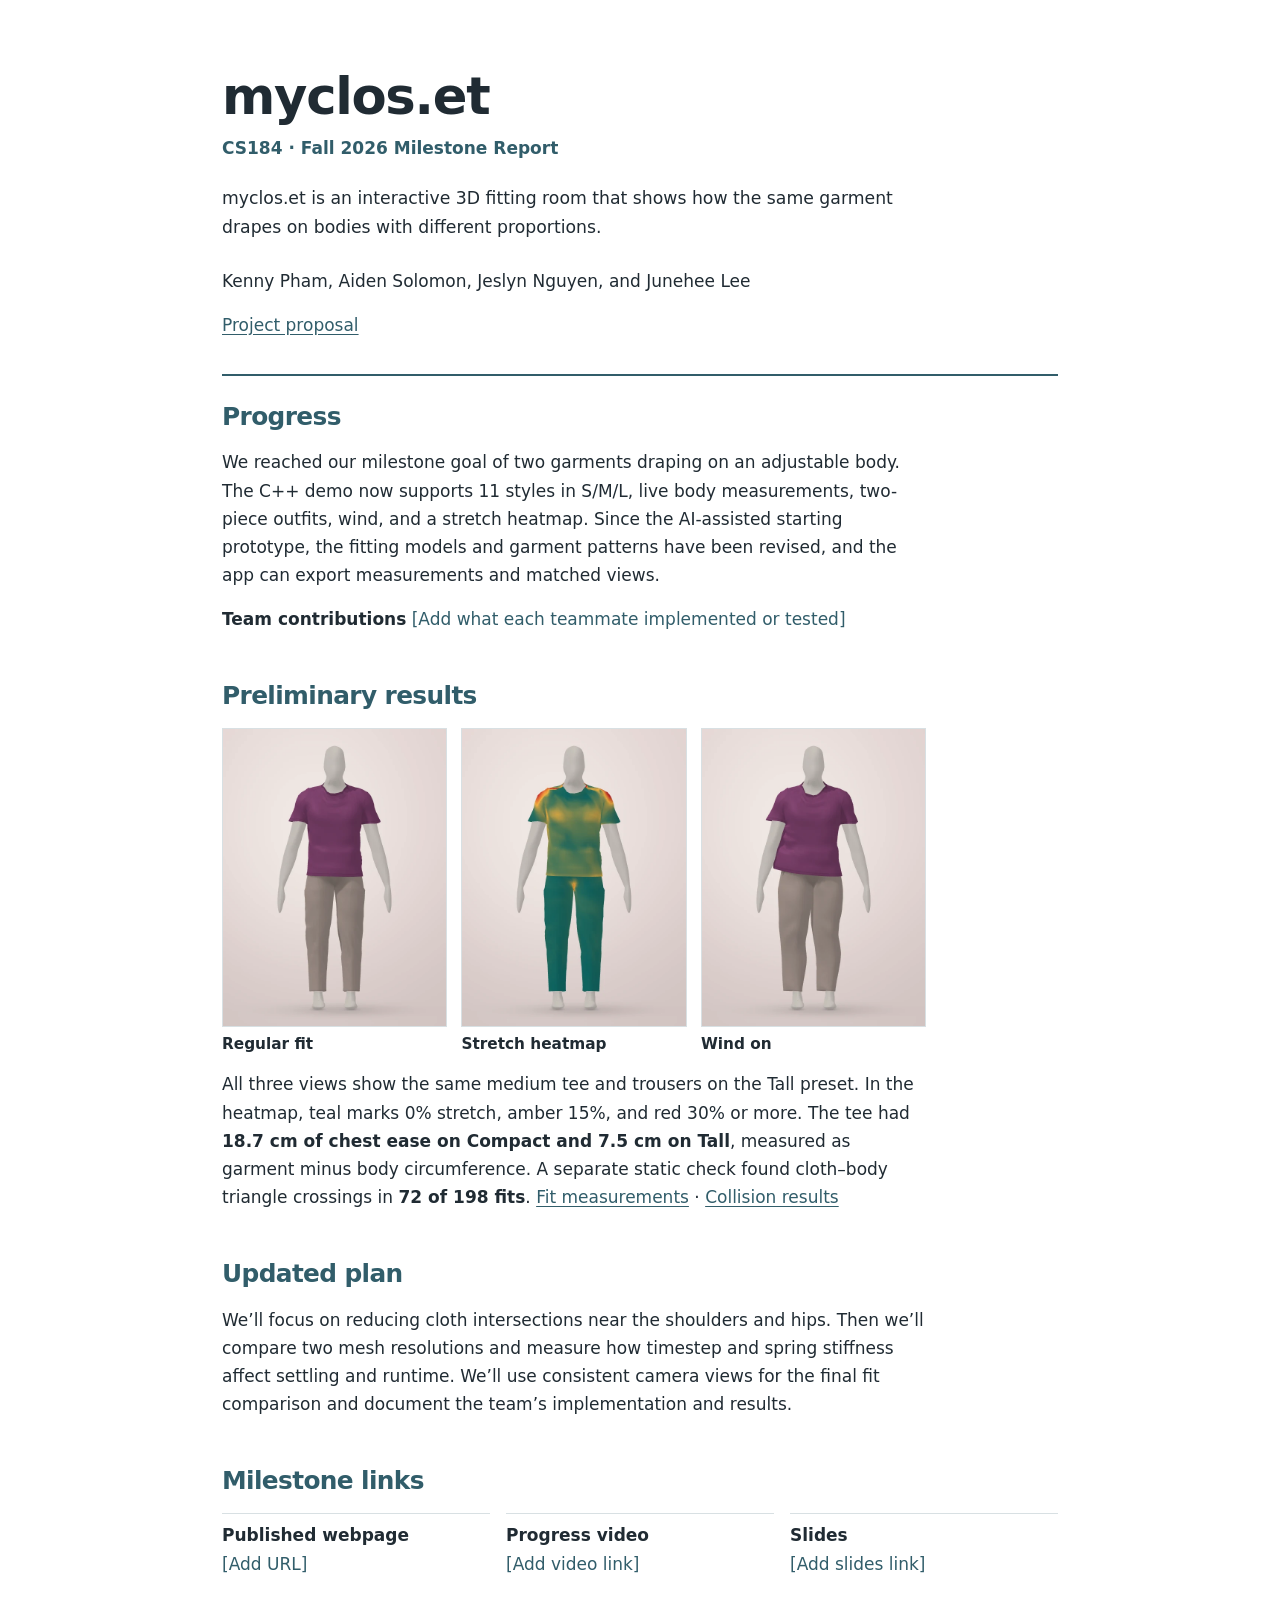
==== milestone.html @ 95018019 "milestone webpage started" ====
<!doctype html>
<html lang="en">
<head>
  <meta charset="utf-8">
  <meta name="viewport" content="width=device-width, initial-scale=1">
  <meta name="description" content="Milestone report for myclos.et, an interactive virtual try-on project for UC Berkeley CS184 Fall 2026.">
  <title>myclos.et — CS184 Milestone Report</title>
  <link rel="stylesheet" href="styles.css">
</head>
<body>
  <main class="milestone">
    <header class="page-header">
      <h1>myclos.et</h1>
      <p class="milestone-course">CS184 · Fall 2026 Milestone Report</p>
      <p class="summary">myclos.et is an interactive 3D fitting room that shows how the same garment drapes on bodies with different proportions.</p>
      <p>Kenny Pham, Aiden Solomon, Jeslyn Nguyen, and Junehee Lee</p>
      <p><a href="index.html">Project proposal</a></p>
    </header>

    <section aria-labelledby="progress-heading">
      <h2 id="progress-heading">Progress</h2>
      <p>We reached our milestone goal of two garments draping on an adjustable body. The C++ demo now supports 11 styles in S/M/L, live body measurements, two-piece outfits, wind, and a stretch heatmap. Since the AI-assisted starting prototype, the fitting models and garment patterns have been revised, and the app can export measurements and matched views.</p>
      <p><strong>Team contributions</strong> <span class="milestone-blank">[Add what each teammate implemented or tested]</span></p>
    </section>

    <section aria-labelledby="results-heading">
      <h2 id="results-heading">Preliminary results</h2>
      <div class="milestone-figures">
        <figure>
          <img src="evidence/milestone/regular-outfit.webp" width="600" height="800" alt="The Tall mannequin wears a purple tee and beige trousers with the wind off.">
          <figcaption>Regular fit</figcaption>
        </figure>
        <figure>
          <img src="evidence/milestone/heatmap-outfit.webp" width="600" height="800" alt="The same full outfit with a stretch heatmap. Warm colors show more stretch near the shoulders and chest.">
          <figcaption>Stretch heatmap</figcaption>
        </figure>
        <figure>
          <img src="evidence/milestone/wind-outfit.webp" width="600" height="800" alt="The same tee and trousers under a side gust that shifts the tee’s hem and changes the folds.">
          <figcaption>Wind on</figcaption>
        </figure>
      </div>
      <p>All three views show the same medium tee and trousers on the Tall preset. In the heatmap, teal marks 0% stretch, amber 15%, and red 30% or more. The tee had <strong>18.7 cm of chest ease on Compact and 7.5 cm on Tall</strong>, measured as garment minus body circumference. A separate static check found cloth–body triangle crossings in <strong>72 of 198 fits</strong>. <a href="evidence/milestone/fit-report.csv">Fit measurements</a> · <a href="evidence/milestone/fit-check.csv">Collision results</a></p>
    </section>

    <section aria-labelledby="plan-heading">
      <h2 id="plan-heading">Updated plan</h2>
      <p>We’ll focus on reducing cloth intersections near the shoulders and hips. Then we’ll compare two mesh resolutions and measure how timestep and spring stiffness affect settling and runtime. We’ll use consistent camera views for the final fit comparison and document the team’s implementation and results.</p>
    </section>

    <section aria-labelledby="links-heading">
      <h2 id="links-heading">Milestone links</h2>
      <dl class="milestone-links">
        <div><dt>Published webpage</dt><dd class="milestone-blank">[Add URL]</dd></div>
        <div><dt>Progress video</dt><dd class="milestone-blank">[Add video link]</dd></div>
        <div><dt>Slides</dt><dd class="milestone-blank">[Add slides link]</dd></div>
      </dl>
    </section>
  </main>
</body>
</html>
---- styles.css ----
:root { color-scheme: light; --ink: #202b33; --accent: #315d6a; --line: #d8e0e3; }
* { box-sizing: border-box; }
body { margin: 0; background: #fff; color: var(--ink); font: 17px/1.65 system-ui, -apple-system, BlinkMacSystemFont, "Segoe UI", sans-serif; }
main { max-width: 900px; margin: 0 auto; padding: 4rem 2rem 2rem; }
.page-header { padding-bottom: 2.2rem; border-bottom: 2px solid var(--accent); }
.eyebrow { margin: 0 0 .65rem; color: var(--accent); font-size: .8rem; font-weight: 750; letter-spacing: .1em; text-transform: uppercase; }
h1, h2, h3 { line-height: 1.25; letter-spacing: -.025em; }
h1 { margin: 0; font-size: clamp(2.2rem, 5vw, 3.2rem); }
.summary { max-width: 46rem; margin: 1.4rem 0 1.6rem; font-size: 1.08rem; }
.table-scroll:focus-visible { outline: 3px solid var(--accent); outline-offset: 3px; }
section { padding: 1.6rem 0 .4rem; }
h2 { margin: 0 0 1rem; color: var(--accent); font-size: 1.55rem; }
@media (min-width: 1350px) {
  section { position: relative; }
  h2 { position: absolute; top: 1.6rem; right: calc(100% + 3rem); width: 10rem; margin: 0; text-align: right; font-size: 1.7rem; }
  section > h2 + h3 { margin-top: 0; }
}
h3 { margin: 1.65rem 0 .55rem; font-size: 1.1rem; }
p { margin: 0 0 1rem; }
ul, ol { padding-left: 1.4rem; margin: .5rem 0 1.1rem; }
li { padding-left: .15rem; margin: .3rem 0; }
.team-list { display: grid; grid-template-columns: repeat(2, minmax(0, 1fr)); gap: .3rem 1rem; list-style: none; padding: 0; }
.team-list li { margin: 0; padding: .35rem 0; border-bottom: 1px solid var(--line); }
.table-scroll { overflow-x: auto; margin: 1rem 0 1.2rem; }
table { width: 100%; border-collapse: collapse; font-size: .9rem; line-height: 1.45; }
th, td { padding: .65rem .7rem; text-align: left; vertical-align: top; border-bottom: 1px solid var(--line); }
thead th { color: var(--accent); border-top: 2px solid var(--accent); border-bottom: 1px solid var(--accent); }
tbody th { width: 29%; font-weight: 650; }
@media (max-width: 620px) {
  main { padding: 2.3rem 1.1rem 1.5rem; }
  body { font-size: 16px; }
  .team-list { grid-template-columns: 1fr; }
  table { min-width: 560px; }
}
@page { size: letter; margin: .7in; }
@media print {
  body { font-size: 10.5pt; line-height: 1.45; print-color-adjust: exact; }
  main { max-width: none; padding: 0; }
  .page-header { padding-bottom: .7rem; }
  h1 { font-size: 23pt; }
  h2 { font-size: 15pt; }
  h3 { font-size: 11.5pt; }
  section { padding-top: .9rem; }
  h2 { position: static; width: auto; margin-bottom: 1rem; text-align: left; }
  .table-scroll { overflow: visible; }
  table { font-size: 8.5pt; }
  th, td { padding: .35rem .4rem; }
  tr, h2, h3, .team-list li { break-inside: avoid; }
  h2, h3 { break-after: avoid; }
}

.milestone .page-header p:last-child { margin-bottom: 0; }
.milestone-course { margin: .35rem 0 0; color: var(--accent); font-weight: 650; }
.milestone p { max-width: 44rem; }
.milestone a, .page-header a { color: var(--accent); text-underline-offset: .17em; }
.milestone a:focus-visible, .page-header a:focus-visible { outline: 2px solid var(--accent); outline-offset: 3px; }
.milestone-figures {
  display: grid;
  grid-template-columns: repeat(3, minmax(0, 1fr));
  gap: .9rem;
  max-width: 44rem;
  margin: 0 0 .85rem;
}
.milestone-figures figure { margin: 0; }
.milestone-figures img { display: block; width: 100%; height: auto; border: 1px solid var(--line); }
.milestone-figures figcaption { padding-top: .28rem; font-size: .9em; font-weight: 650; }
.milestone-links {
  display: grid;
  grid-template-columns: repeat(auto-fit, minmax(min(100%, 10.5rem), 1fr));
  gap: .45rem 1rem;
  margin: 0;
}
.milestone-links > div { padding: .45em 0; border-top: 1px solid var(--line); }
.milestone-links dt { font-weight: 650; }
.milestone-links dd { margin: 0; }
.milestone-blank { color: var(--accent); }
@media screen and (max-width: 480px) {
  .milestone-figures { grid-template-columns: 1fr; max-width: 18rem; }
}
@media print {
  .milestone section { padding: .55rem 0 0; }
  .milestone h2 { margin: 0 0 .35rem; }
  .milestone .summary { margin: .55rem 0; font-size: inherit; }
  .milestone p { max-width: none; margin-bottom: .35rem; }
  .milestone-figures { max-width: 4.1in; margin-bottom: .42rem; break-inside: avoid; }
  .milestone-figures figcaption { font-size: 8.25pt; }
  .milestone-links { grid-template-columns: repeat(3, 1fr); break-inside: avoid; }
}
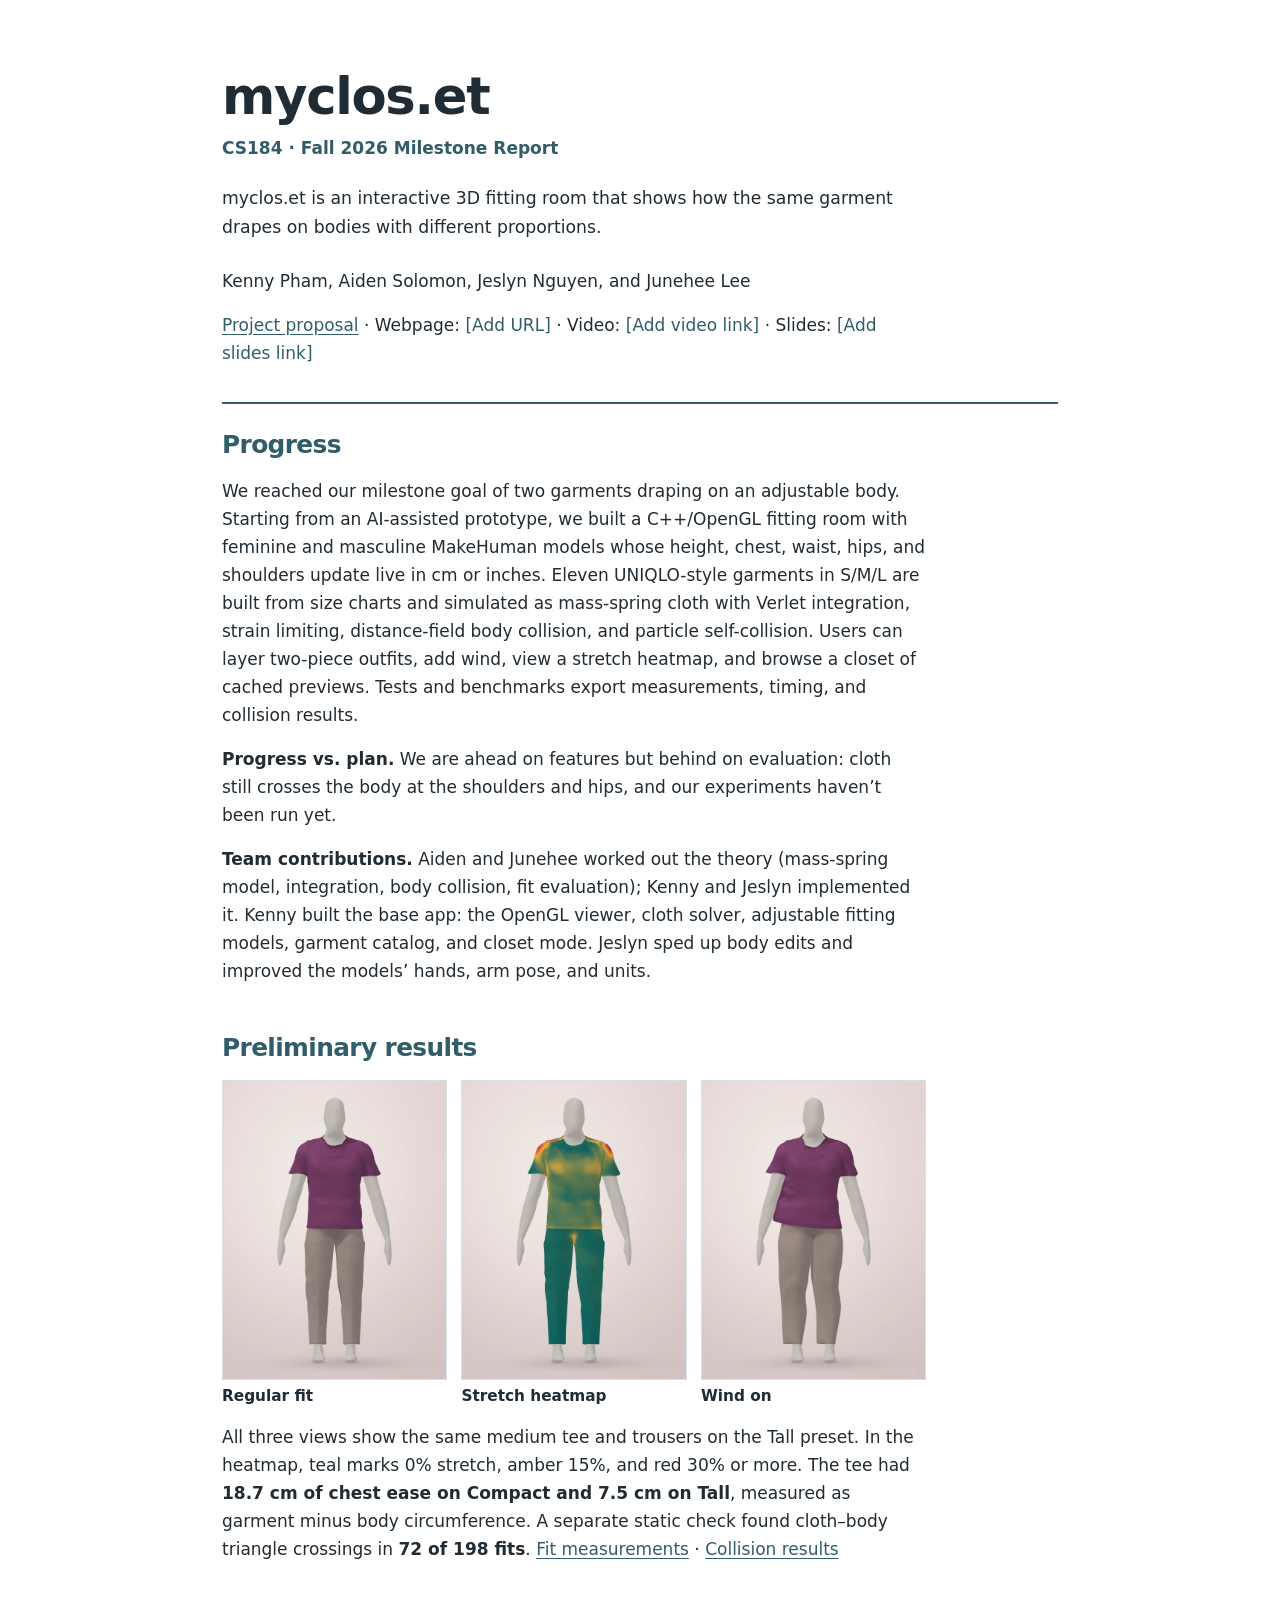
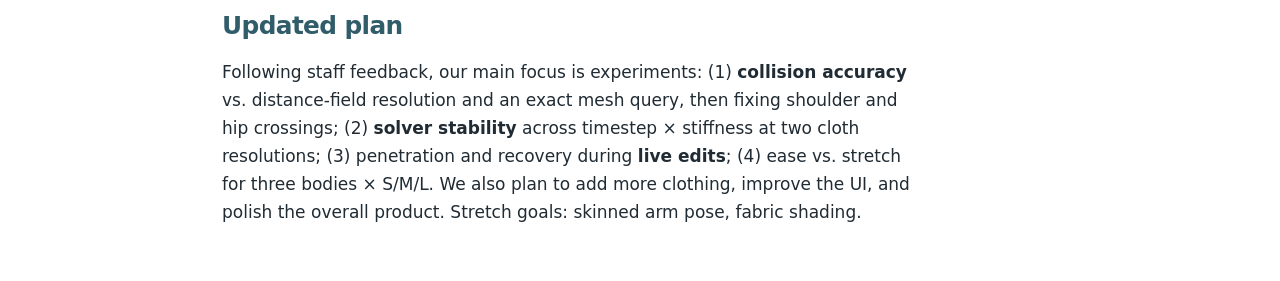
==== commit bb329511: "Update milestone report" ====
--- a/milestone.html
+++ b/milestone.html
@@ -14,13 +14,14 @@
       <p class="milestone-course">CS184 · Fall 2026 Milestone Report</p>
       <p class="summary">myclos.et is an interactive 3D fitting room that shows how the same garment drapes on bodies with different proportions.</p>
       <p>Kenny Pham, Aiden Solomon, Jeslyn Nguyen, and Junehee Lee</p>
-      <p><a href="index.html">Project proposal</a></p>
+      <p><a href="index.html">Project proposal</a> · Webpage: <span class="milestone-blank">[Add URL]</span> · Video: <span class="milestone-blank">[Add video link]</span> · Slides: <span class="milestone-blank">[Add slides link]</span></p>
     </header>
 
     <section aria-labelledby="progress-heading">
       <h2 id="progress-heading">Progress</h2>
-      <p>We reached our milestone goal of two garments draping on an adjustable body. The C++ demo now supports 11 styles in S/M/L, live body measurements, two-piece outfits, wind, and a stretch heatmap. Since the AI-assisted starting prototype, the fitting models and garment patterns have been revised, and the app can export measurements and matched views.</p>
-      <p><strong>Team contributions</strong> <span class="milestone-blank">[Add what each teammate implemented or tested]</span></p>
+      <p>We reached our milestone goal of two garments draping on an adjustable body. Starting from an AI-assisted prototype, we built a C++/OpenGL fitting room with feminine and masculine MakeHuman models whose height, chest, waist, hips, and shoulders update live in cm or inches. Eleven UNIQLO-style garments in S/M/L are built from size charts and simulated as mass-spring cloth with Verlet integration, strain limiting, distance-field body collision, and particle self-collision. Users can layer two-piece outfits, add wind, view a stretch heatmap, and browse a closet of cached previews. Tests and benchmarks export measurements, timing, and collision results.</p>
+      <p><strong>Progress vs. plan.</strong> We are ahead on features but behind on evaluation: cloth still crosses the body at the shoulders and hips, and our experiments haven’t been run yet.</p>
+      <p><strong>Team contributions.</strong> Aiden and Junehee worked out the theory (mass-spring model, integration, body collision, fit evaluation); Kenny and Jeslyn implemented it. Kenny built the base app: the OpenGL viewer, cloth solver, adjustable fitting models, garment catalog, and closet mode. Jeslyn sped up body edits and improved the models’ hands, arm pose, and units.</p>
     </section>
 
     <section aria-labelledby="results-heading">
@@ -44,16 +45,7 @@
 
     <section aria-labelledby="plan-heading">
       <h2 id="plan-heading">Updated plan</h2>
-      <p>We’ll focus on reducing cloth intersections near the shoulders and hips. Then we’ll compare two mesh resolutions and measure how timestep and spring stiffness affect settling and runtime. We’ll use consistent camera views for the final fit comparison and document the team’s implementation and results.</p>
-    </section>
-
-    <section aria-labelledby="links-heading">
-      <h2 id="links-heading">Milestone links</h2>
-      <dl class="milestone-links">
-        <div><dt>Published webpage</dt><dd class="milestone-blank">[Add URL]</dd></div>
-        <div><dt>Progress video</dt><dd class="milestone-blank">[Add video link]</dd></div>
-        <div><dt>Slides</dt><dd class="milestone-blank">[Add slides link]</dd></div>
-      </dl>
+      <p>Following staff feedback, our main focus is experiments: (1) <strong>collision accuracy</strong> vs. distance-field resolution and an exact mesh query, then fixing shoulder and hip crossings; (2) <strong>solver stability</strong> across timestep × stiffness at two cloth resolutions; (3) penetration and recovery during <strong>live edits</strong>; (4) ease vs. stretch for three bodies × S/M/L. We also plan to add more clothing, improve the UI, and polish the overall product. Stretch goals: skinned arm pose, fabric shading.</p>
     </section>
   </main>
 </body>
--- a/styles.css
+++ b/styles.css
@@ -78,11 +78,12 @@
   .milestone-figures { grid-template-columns: 1fr; max-width: 18rem; }
 }
 @media print {
+  .milestone { font-size: 10pt; }
   .milestone section { padding: .55rem 0 0; }
   .milestone h2 { margin: 0 0 .35rem; }
   .milestone .summary { margin: .55rem 0; font-size: inherit; }
   .milestone p { max-width: none; margin-bottom: .35rem; }
-  .milestone-figures { max-width: 4.1in; margin-bottom: .42rem; break-inside: avoid; }
+  .milestone-figures { max-width: 3.6in; margin-bottom: .42rem; break-inside: avoid; }
   .milestone-figures figcaption { font-size: 8.25pt; }
   .milestone-links { grid-template-columns: repeat(3, 1fr); break-inside: avoid; }
 }
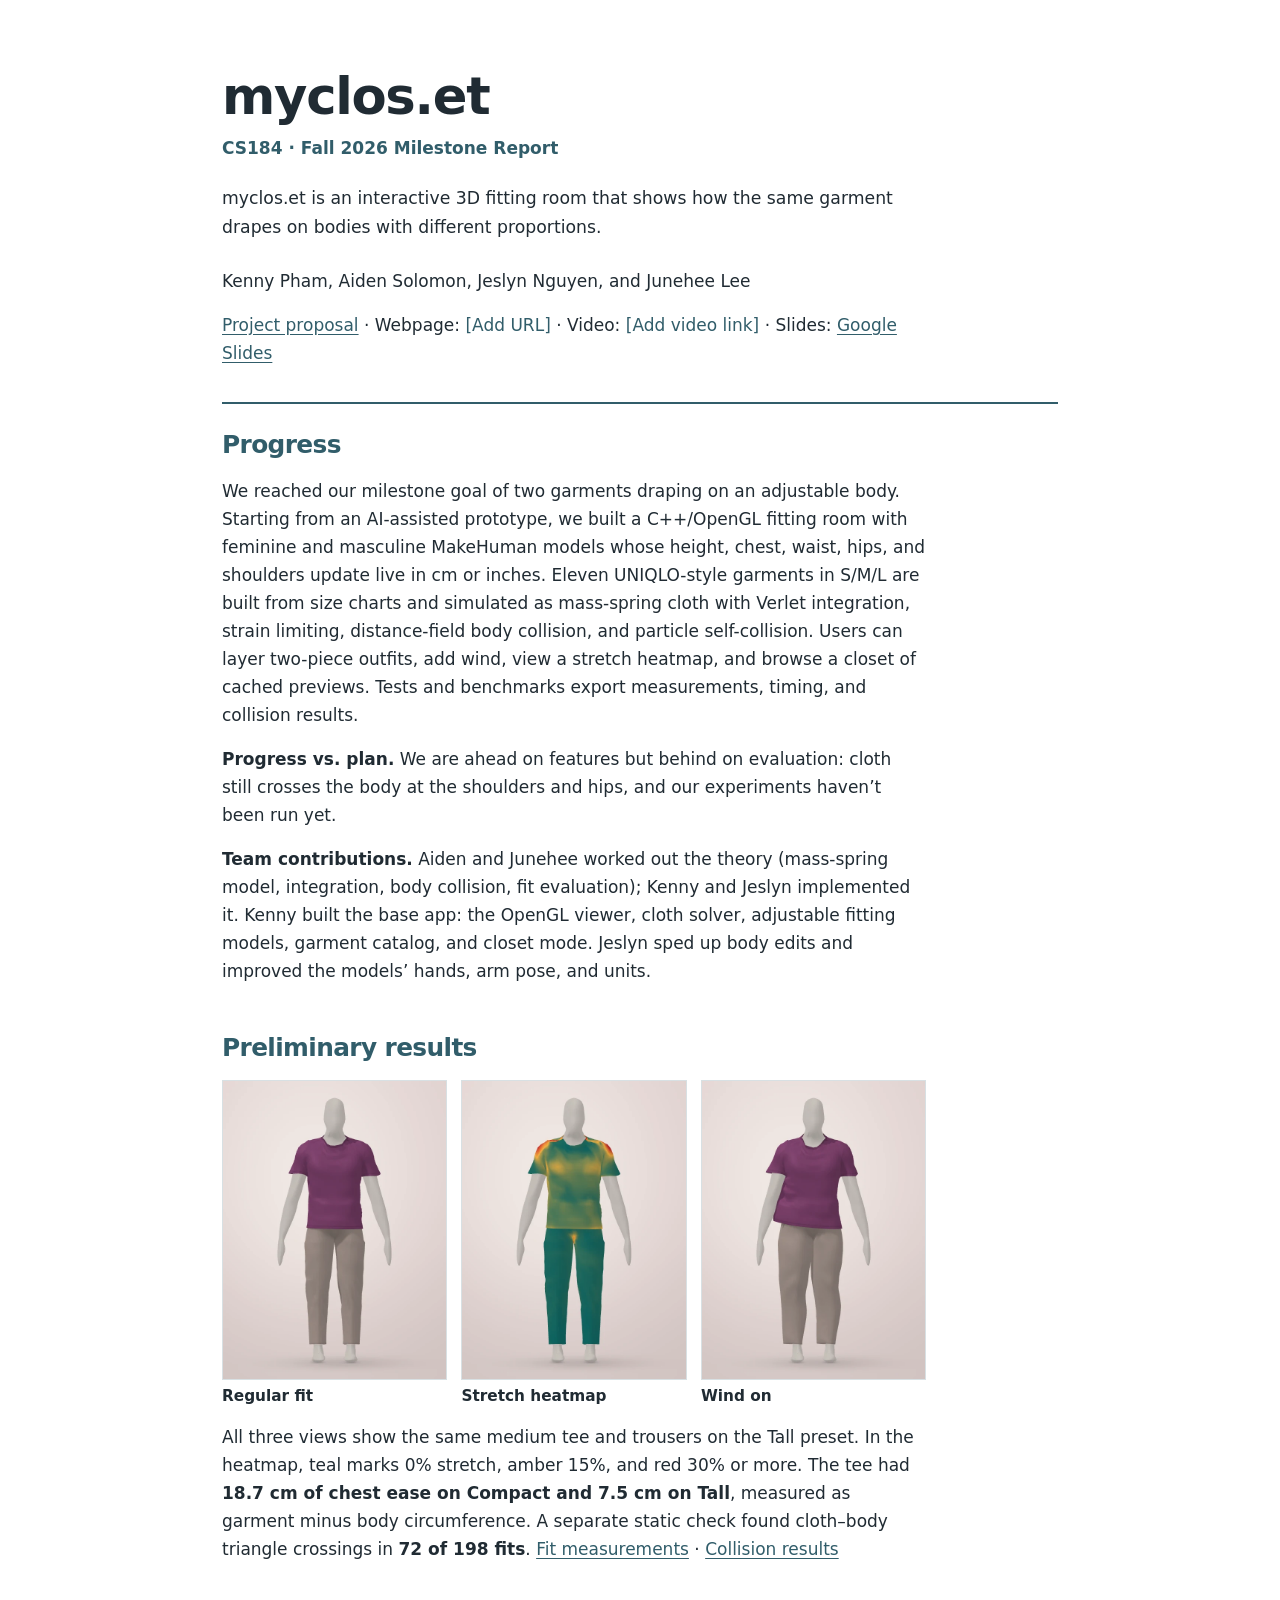
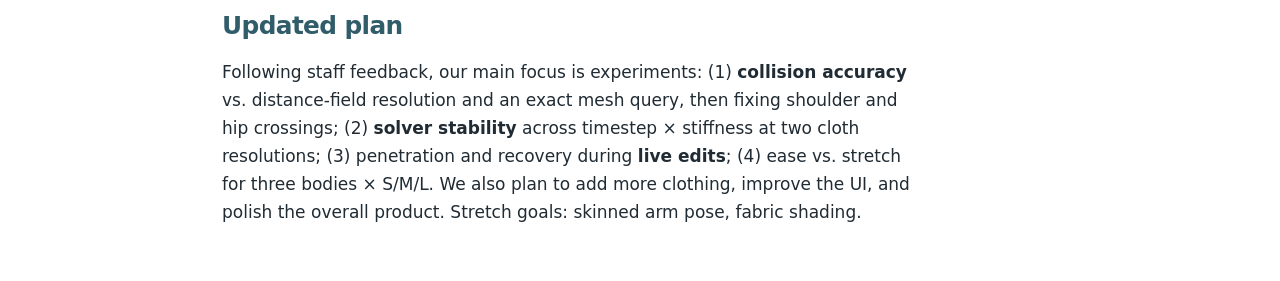
==== commit aa58fd2e: "Add slides link to milestone page" ====
--- a/milestone.html
+++ b/milestone.html
@@ -14,7 +14,7 @@
       <p class="milestone-course">CS184 · Fall 2026 Milestone Report</p>
       <p class="summary">myclos.et is an interactive 3D fitting room that shows how the same garment drapes on bodies with different proportions.</p>
       <p>Kenny Pham, Aiden Solomon, Jeslyn Nguyen, and Junehee Lee</p>
-      <p><a href="index.html">Project proposal</a> · Webpage: <span class="milestone-blank">[Add URL]</span> · Video: <span class="milestone-blank">[Add video link]</span> · Slides: <span class="milestone-blank">[Add slides link]</span></p>
+      <p><a href="index.html">Project proposal</a> · Webpage: <span class="milestone-blank">[Add URL]</span> · Video: <span class="milestone-blank">[Add video link]</span> · Slides: <a href="https://docs.google.com/presentation/d/1-aYv32nuWVJ9-6t-rAa8tIzQ8JkE1HVjq1EU8sJUG2M/edit?usp=drivesdk">Google Slides</a></p>
     </header>
 
     <section aria-labelledby="progress-heading">
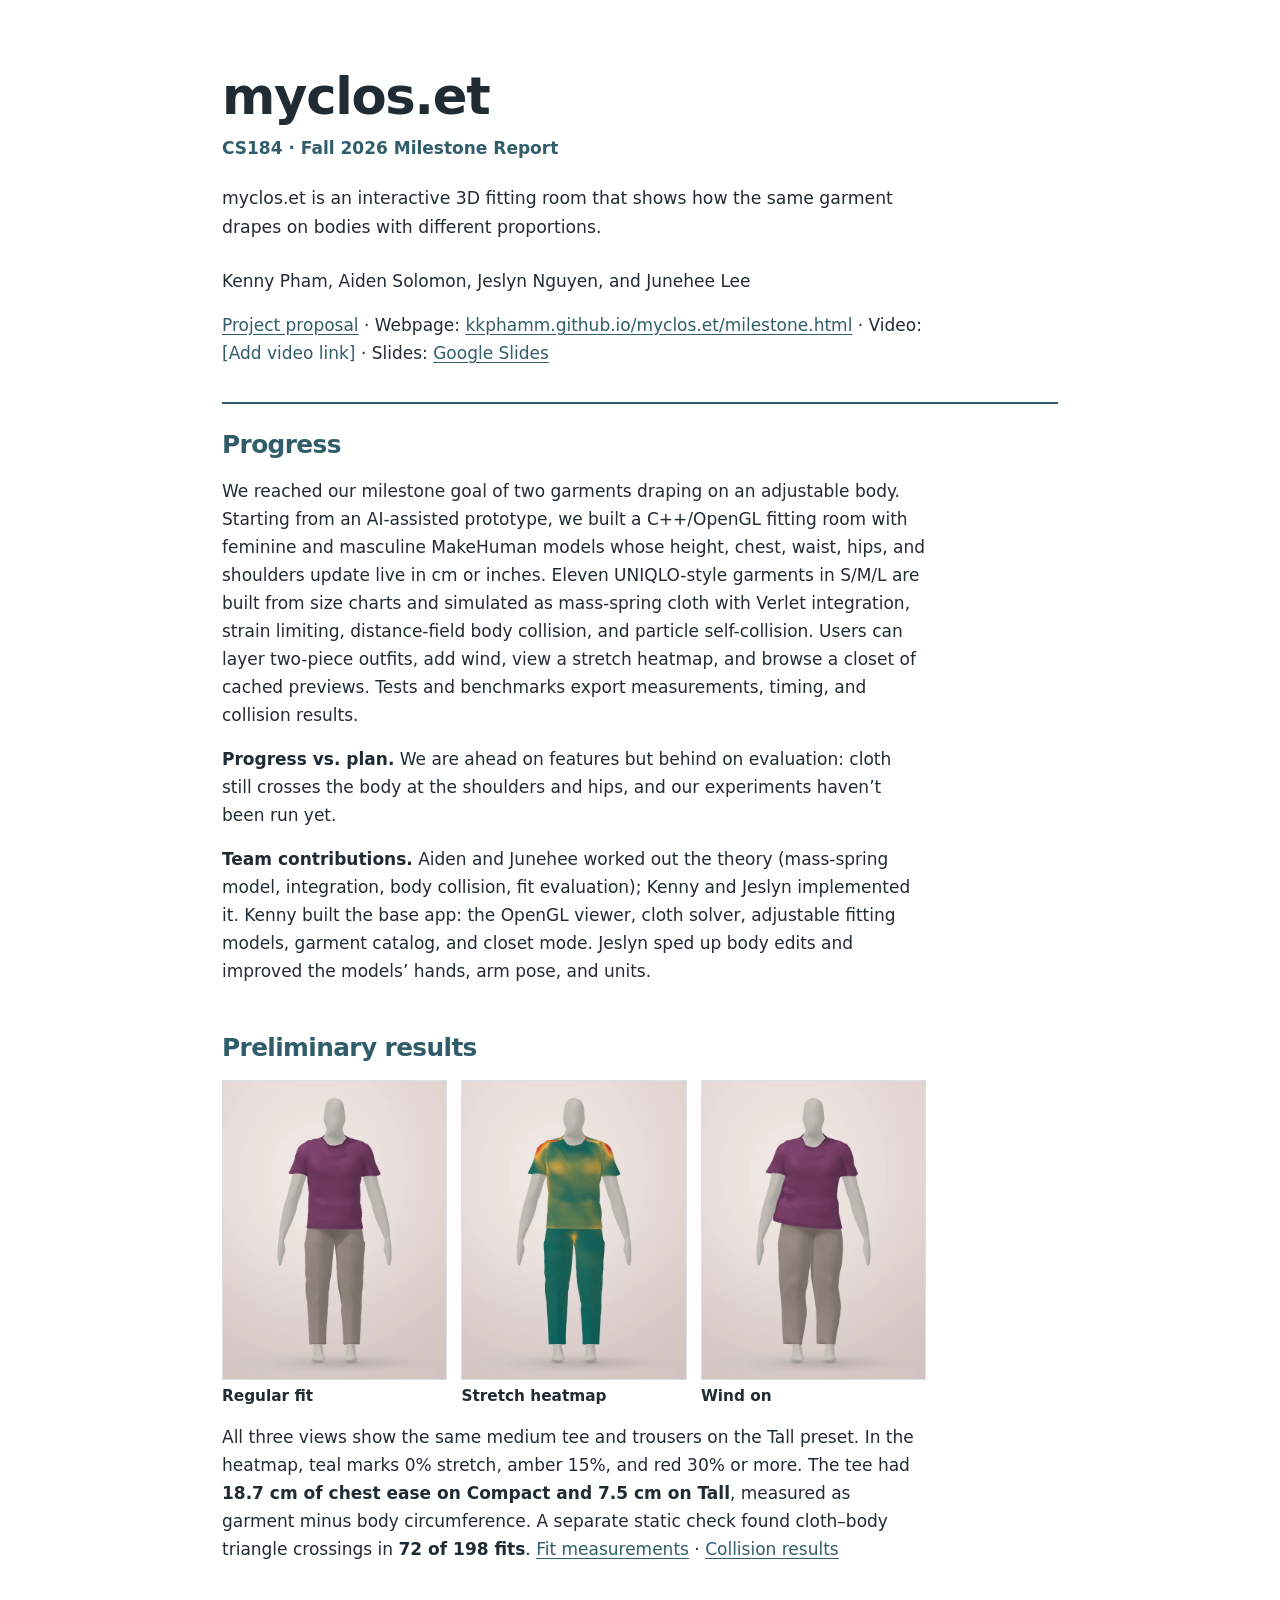
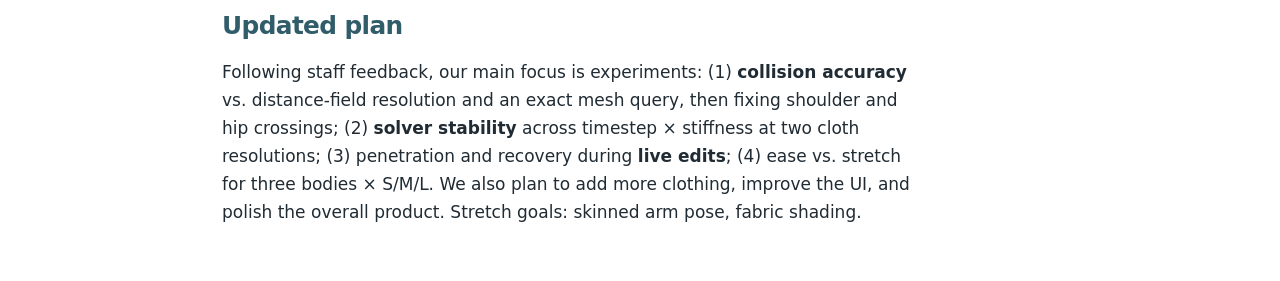
==== commit 46ecf2e7: "Add webpage link to milestone page" ====
--- a/milestone.html
+++ b/milestone.html
@@ -14,7 +14,7 @@
       <p class="milestone-course">CS184 · Fall 2026 Milestone Report</p>
       <p class="summary">myclos.et is an interactive 3D fitting room that shows how the same garment drapes on bodies with different proportions.</p>
       <p>Kenny Pham, Aiden Solomon, Jeslyn Nguyen, and Junehee Lee</p>
-      <p><a href="index.html">Project proposal</a> · Webpage: <span class="milestone-blank">[Add URL]</span> · Video: <span class="milestone-blank">[Add video link]</span> · Slides: <a href="https://docs.google.com/presentation/d/1-aYv32nuWVJ9-6t-rAa8tIzQ8JkE1HVjq1EU8sJUG2M/edit?usp=drivesdk">Google Slides</a></p>
+      <p><a href="index.html">Project proposal</a> · Webpage: <a href="https://kkphamm.github.io/myclos.et/milestone.html">kkphamm.github.io/myclos.et/milestone.html</a> · Video: <span class="milestone-blank">[Add video link]</span> · Slides: <a href="https://docs.google.com/presentation/d/1-aYv32nuWVJ9-6t-rAa8tIzQ8JkE1HVjq1EU8sJUG2M/edit?usp=drivesdk">Google Slides</a></p>
     </header>
 
     <section aria-labelledby="progress-heading">
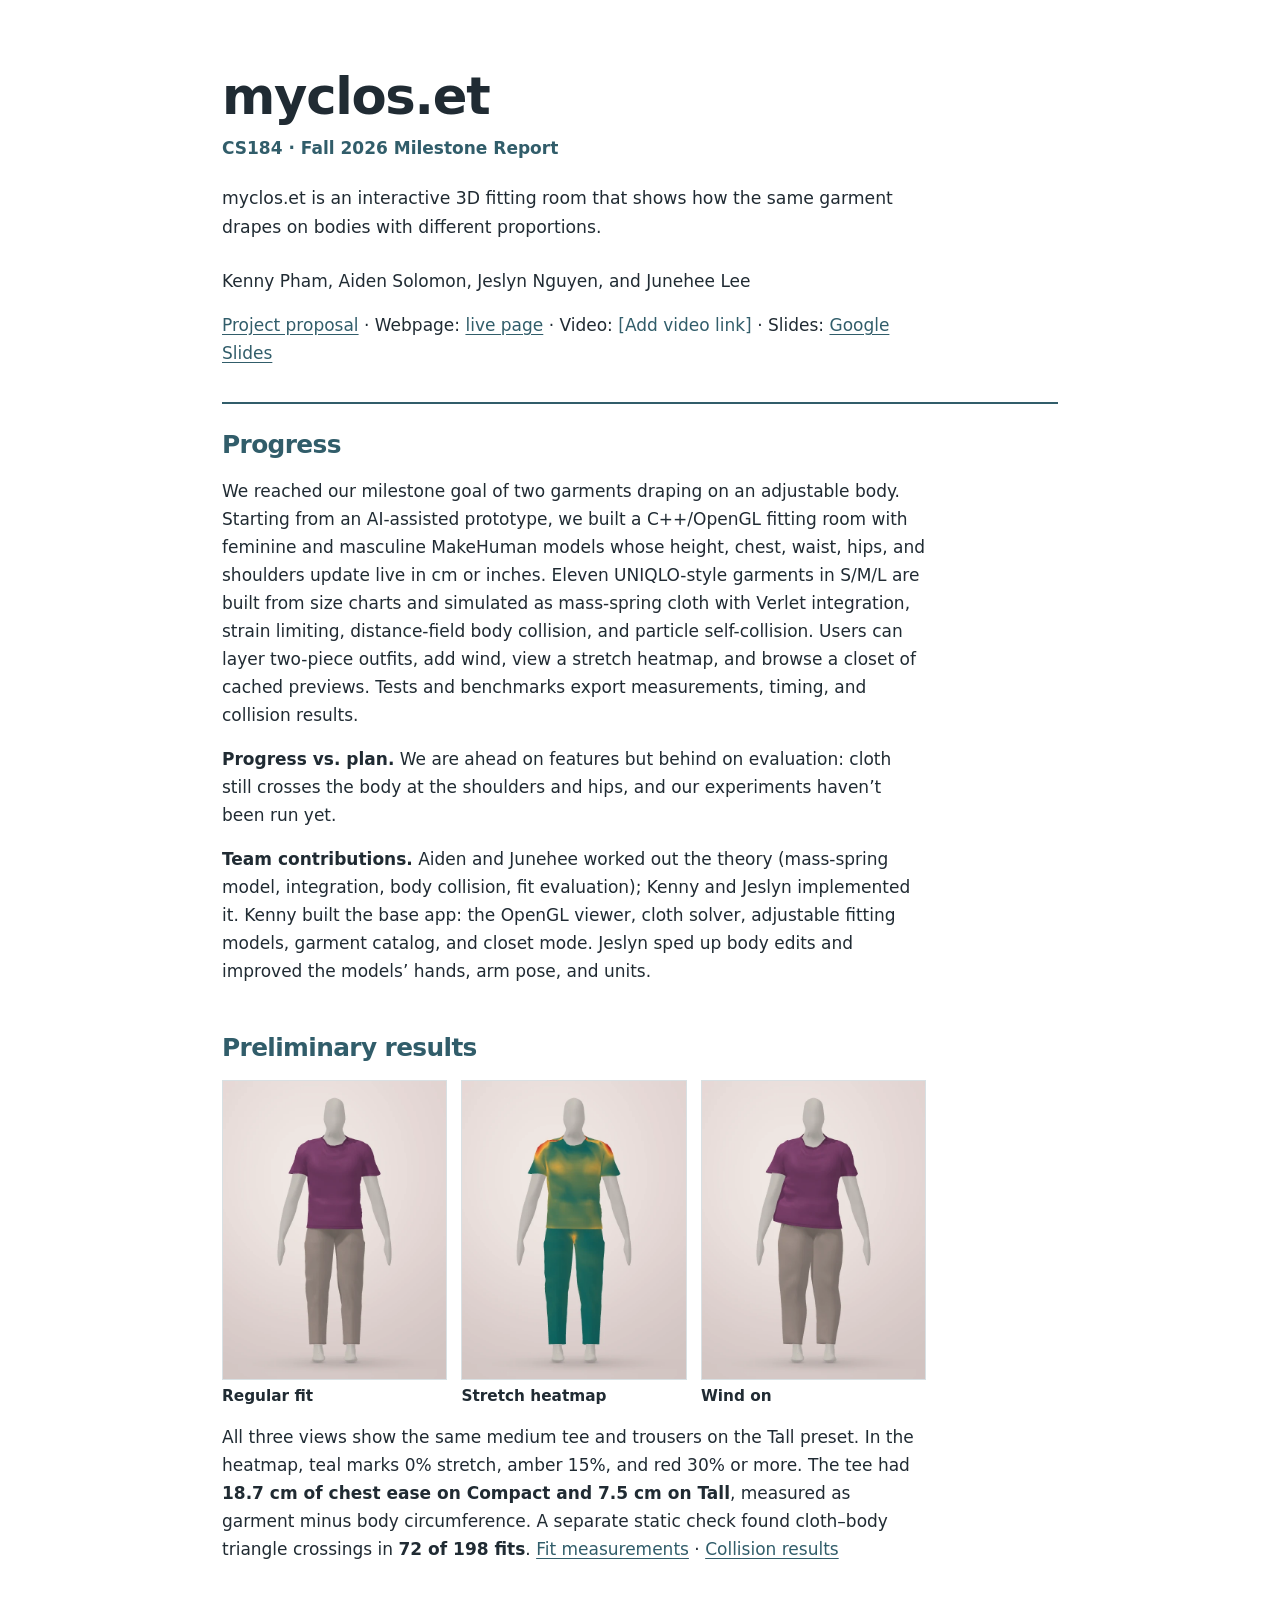
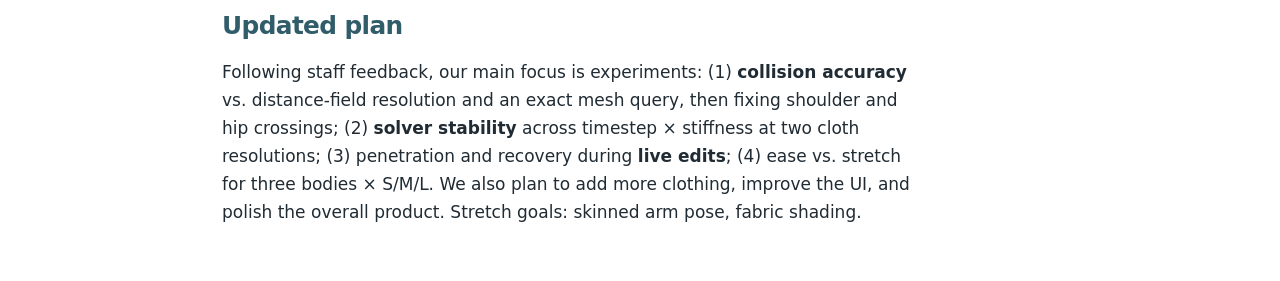
==== commit ca776f79: "Shorten webpage link so milestone prints on one page" ====
--- a/milestone.html
+++ b/milestone.html
@@ -14,7 +14,7 @@
       <p class="milestone-course">CS184 · Fall 2026 Milestone Report</p>
       <p class="summary">myclos.et is an interactive 3D fitting room that shows how the same garment drapes on bodies with different proportions.</p>
       <p>Kenny Pham, Aiden Solomon, Jeslyn Nguyen, and Junehee Lee</p>
-      <p><a href="index.html">Project proposal</a> · Webpage: <a href="https://kkphamm.github.io/myclos.et/milestone.html">kkphamm.github.io/myclos.et/milestone.html</a> · Video: <span class="milestone-blank">[Add video link]</span> · Slides: <a href="https://docs.google.com/presentation/d/1-aYv32nuWVJ9-6t-rAa8tIzQ8JkE1HVjq1EU8sJUG2M/edit?usp=drivesdk">Google Slides</a></p>
+      <p><a href="index.html">Project proposal</a> · Webpage: <a href="https://kkphamm.github.io/myclos.et/milestone.html">live page</a> · Video: <span class="milestone-blank">[Add video link]</span> · Slides: <a href="https://docs.google.com/presentation/d/1-aYv32nuWVJ9-6t-rAa8tIzQ8JkE1HVjq1EU8sJUG2M/edit?usp=drivesdk">Google Slides</a></p>
     </header>
 
     <section aria-labelledby="progress-heading">
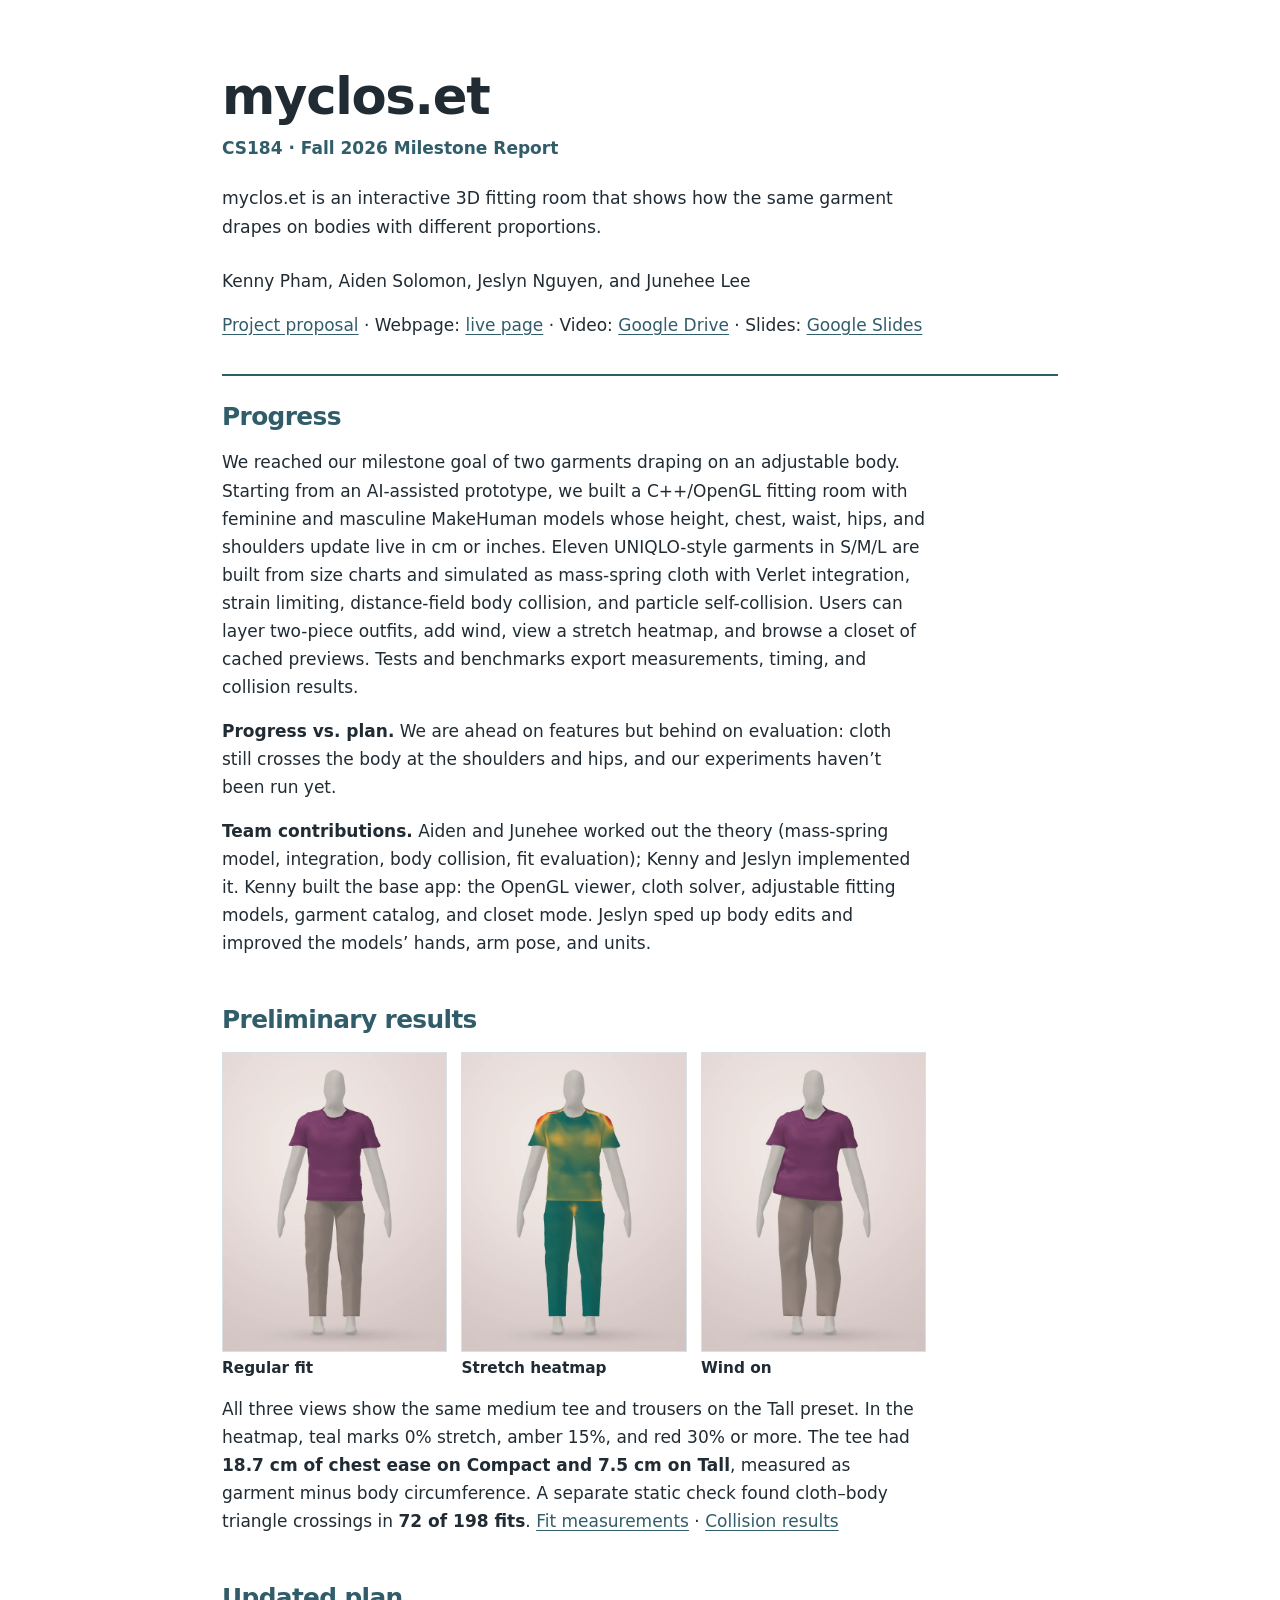
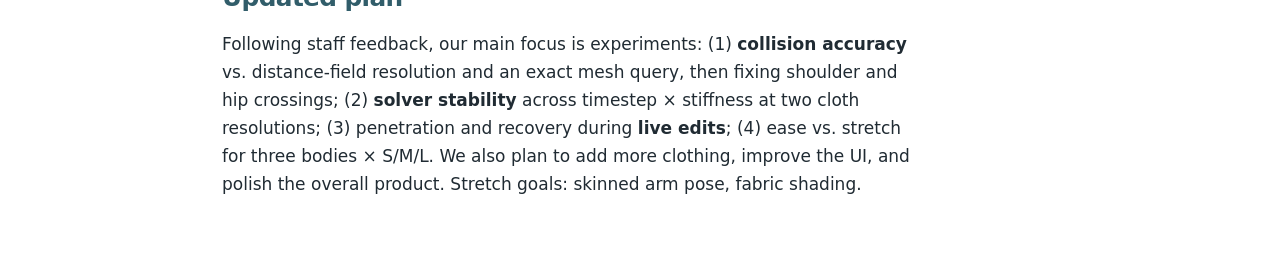
==== commit e1a75dea: "Add video link to milestone page" ====
--- a/milestone.html
+++ b/milestone.html
@@ -14,7 +14,7 @@
       <p class="milestone-course">CS184 · Fall 2026 Milestone Report</p>
       <p class="summary">myclos.et is an interactive 3D fitting room that shows how the same garment drapes on bodies with different proportions.</p>
       <p>Kenny Pham, Aiden Solomon, Jeslyn Nguyen, and Junehee Lee</p>
-      <p><a href="index.html">Project proposal</a> · Webpage: <a href="https://kkphamm.github.io/myclos.et/milestone.html">live page</a> · Video: <span class="milestone-blank">[Add video link]</span> · Slides: <a href="https://docs.google.com/presentation/d/1-aYv32nuWVJ9-6t-rAa8tIzQ8JkE1HVjq1EU8sJUG2M/edit?usp=drivesdk">Google Slides</a></p>
+      <p><a href="index.html">Project proposal</a> · Webpage: <a href="https://kkphamm.github.io/myclos.et/milestone.html">live page</a> · Video: <a href="https://drive.google.com/file/d/1_k4JMF3rZhHPtazo19VObxyt0BWd50ix/view?usp=sharing">Google Drive</a> · Slides: <a href="https://docs.google.com/presentation/d/1-aYv32nuWVJ9-6t-rAa8tIzQ8JkE1HVjq1EU8sJUG2M/edit?usp=drivesdk">Google Slides</a></p>
     </header>
 
     <section aria-labelledby="progress-heading">
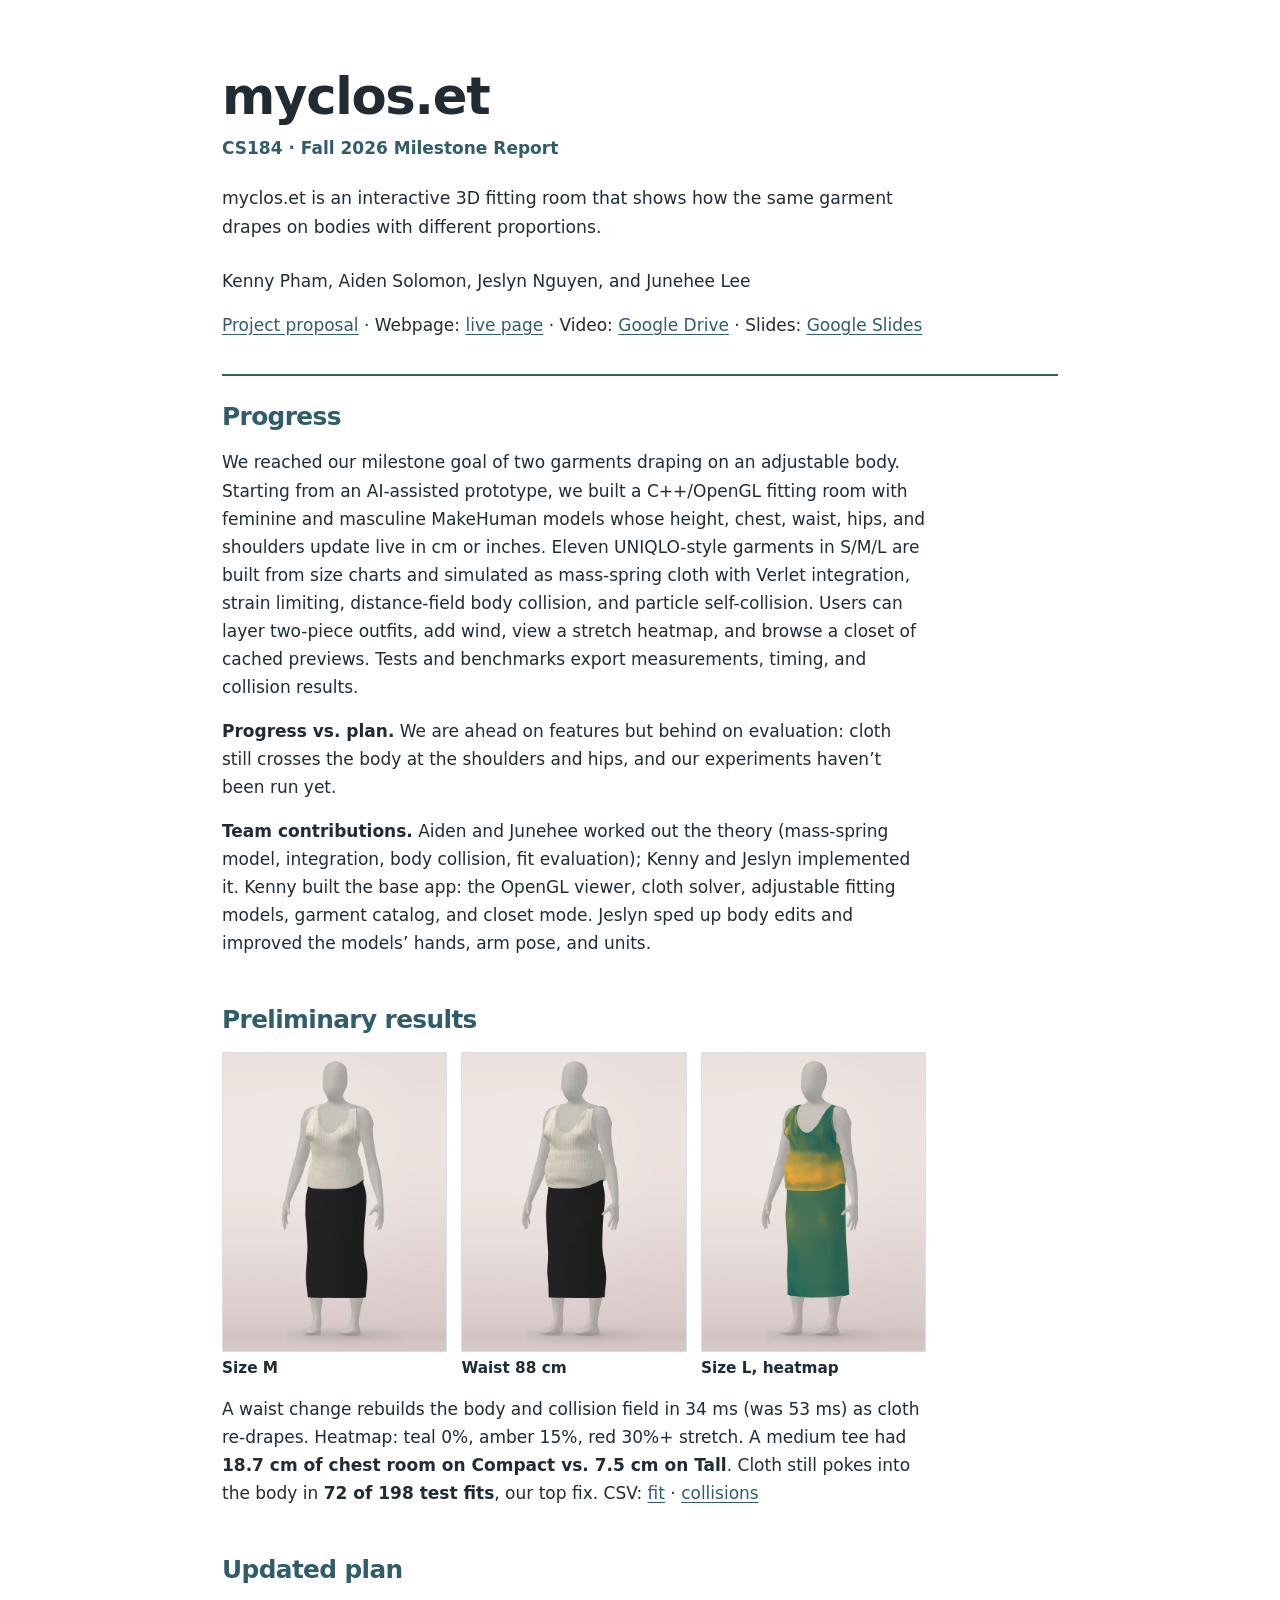
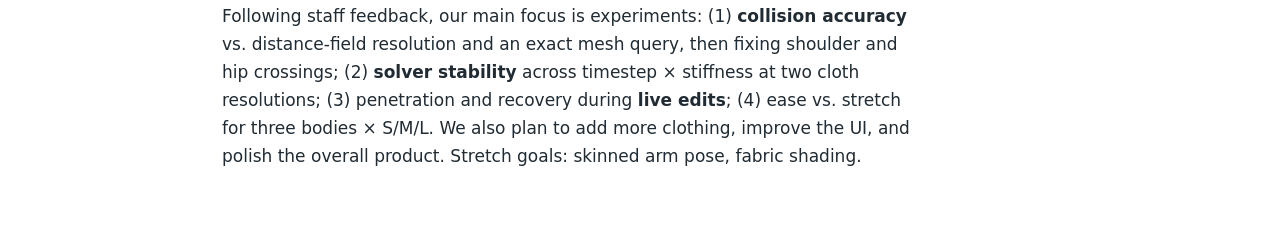
==== commit 4608e918: "Refresh milestone results with current models and plainer caption" ====
--- a/milestone.html
+++ b/milestone.html
@@ -28,19 +28,19 @@
       <h2 id="results-heading">Preliminary results</h2>
       <div class="milestone-figures">
         <figure>
-          <img src="evidence/milestone/regular-outfit.webp" width="600" height="800" alt="The Tall mannequin wears a purple tee and beige trousers with the wind off.">
-          <figcaption>Regular fit</figcaption>
+          <img src="evidence/milestone/try-on.webp" width="600" height="800" alt="The feminine model wears a ribbed tank top and long skirt in size M.">
+          <figcaption>Size M</figcaption>
         </figure>
         <figure>
-          <img src="evidence/milestone/heatmap-outfit.webp" width="600" height="800" alt="The same full outfit with a stretch heatmap. Warm colors show more stretch near the shoulders and chest.">
-          <figcaption>Stretch heatmap</figcaption>
+          <img src="evidence/milestone/waist-edit.webp" width="600" height="800" alt="The same outfit after the waist slider is raised to 88 cm; the cloth re-drapes over the wider waist.">
+          <figcaption>Waist 88 cm</figcaption>
         </figure>
         <figure>
-          <img src="evidence/milestone/wind-outfit.webp" width="600" height="800" alt="The same tee and trousers under a side gust that shifts the tee’s hem and changes the folds.">
-          <figcaption>Wind on</figcaption>
+          <img src="evidence/milestone/stretch-wind.webp" width="600" height="800" alt="The tank top in size L with wind and the stretch heatmap on. Amber shows more stretch around the waist.">
+          <figcaption>Size L, heatmap</figcaption>
         </figure>
       </div>
-      <p>All three views show the same medium tee and trousers on the Tall preset. In the heatmap, teal marks 0% stretch, amber 15%, and red 30% or more. The tee had <strong>18.7 cm of chest ease on Compact and 7.5 cm on Tall</strong>, measured as garment minus body circumference. A separate static check found cloth–body triangle crossings in <strong>72 of 198 fits</strong>. <a href="evidence/milestone/fit-report.csv">Fit measurements</a> · <a href="evidence/milestone/fit-check.csv">Collision results</a></p>
+      <p>A waist change rebuilds the body and collision field in 34 ms (was 53 ms) as cloth re-drapes. Heatmap: teal 0%, amber 15%, red 30%+ stretch. A medium tee had <strong>18.7 cm of chest room on Compact vs. 7.5 cm on Tall</strong>. Cloth still pokes into the body in <strong>72 of 198 test fits</strong>, our top fix. CSV: <a href="evidence/milestone/fit-report.csv">fit</a> · <a href="evidence/milestone/fit-check.csv">collisions</a></p>
     </section>
 
     <section aria-labelledby="plan-heading">
